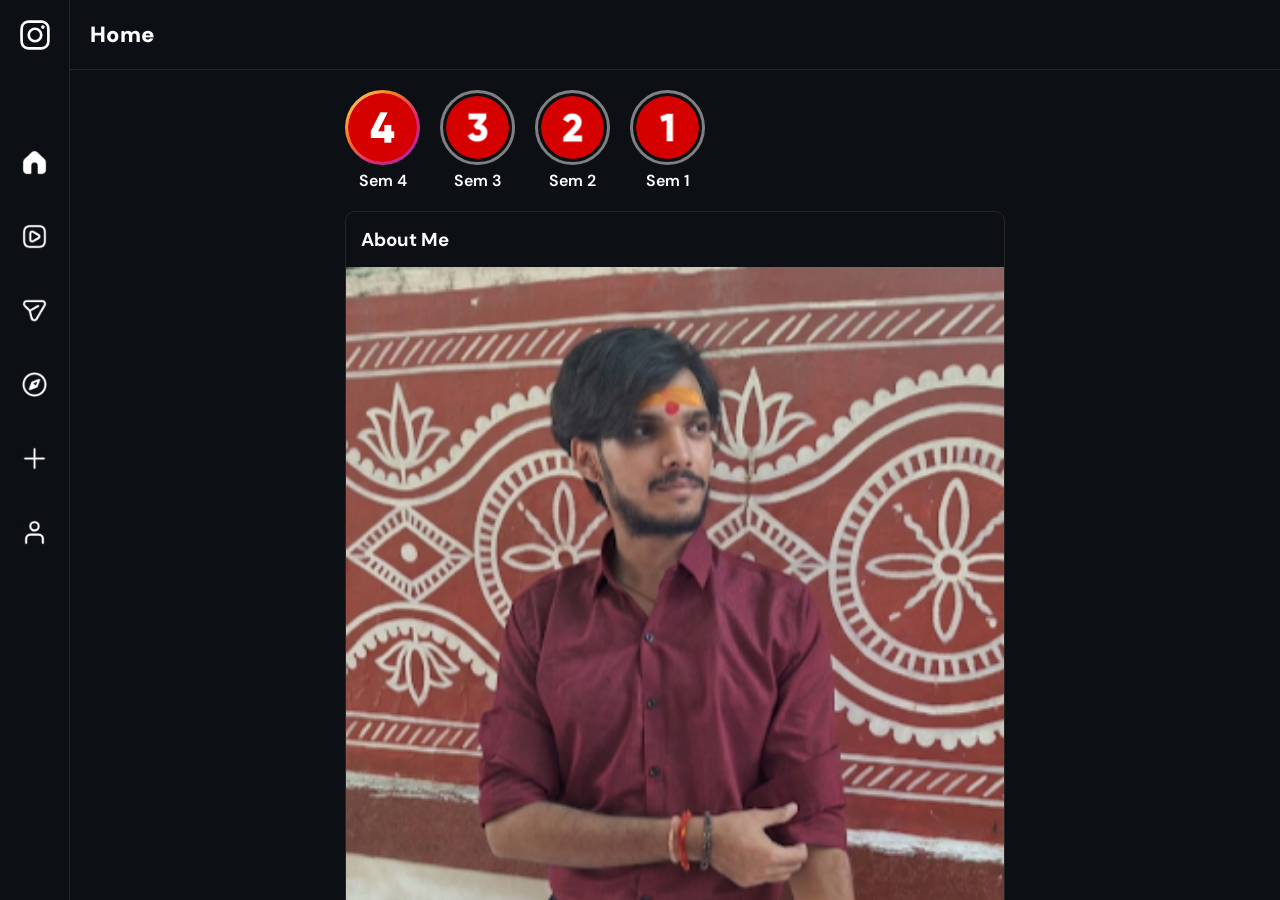
==== index.html @ 34355ae9 "explore page created" ====
<!DOCTYPE html>
<html lang="en">

<head>
    <meta charset="UTF-8">
    <meta name="viewport" content="width=device-width, initial-scale=1.0">
    <title>Instagram-Portfolio-Project</title>
    <link rel="stylesheet" href="style.css">
    <link
        href="https://fonts.googleapis.com/css2?family=DM+Sans:ital,opsz,wght@0,9..40,100..1000;1,9..40,100..1000&family=Parkinsans:wght@300..800&display=swap"
        rel="stylesheet">
    <link rel="icon" href="icons8-instagram-100.png" type="image/png">
</head>

<body>
    <div class="hamburger" id="hamburger">
        <img src="./static/Instagram_simple_icon.svg" alt="">
    </div>

    <div class="layout">
        <!-- SIDEBAR -->
        <aside class="icon-bar" id="sidebar">
            <div class="icon"><a href="/"><img src="static/svgviewer-png-output (7).png" alt="404" srcset=""></a></div>
            <div class="icon"><a href="/projects/"><img src="static/svgviewer-png-output.png" alt="404" srcset=""></a>
            </div>
            <div class="icon"><a href="/skills/"><img src="static/svgviewer-png-output (6).png" alt="" srcset=""></a>
            </div>
            <div class="icon"><a href="/explore/"><img src="static/svgviewer-png-output (3).png" alt="" srcset=""></a></div>
            <div class="icon"><a href="/addnew/"><img src="static/svgviewer-png-output (4).png" alt=""></a></div>
            <div class="icon"><a href="/profile/"><img src="static/svgviewer-png-output (5).png" alt=""></a></div>
        </aside>

        <div id="storyViewer" class="story-viewer">
            <!-- <button id="back">#</button> -->
            <div id="back"><img src="./static/svgviewer-png-output (16).png" alt=""></div>
            <iframe id="storyFrame"></iframe>
        </div>
        <div class="layout_main">
            <div class="main">
                <div class="splash"><img src="static/downloadlogoinsta.png" alt=""></div>
                <!-- <img src="static/portfolio rainbow.jpeg" alt=""> -->
                <div class="main-content">
                    <div class="header">
                        <h2>Home</h2>
                    </div>
                    <div class="layout">

                        <!-- Left Sidebar -->

                        <!-- Center Feed -->
                        <main class="feed">

                            <div class="stories">

                                <div class="story current" data-story="stories/sem4/sem4.html">
                                    <img src="./static/number-4.png">
                                    <p>Sem 4</p>
                                </div>
                                <div class="story" data-story="stories/sem3/sem3.html">
                                    <img src="./static/number-3.png">
                                    <p>Sem 3</p>
                                </div>

                                <div class="story"  data-story="stories/sem2/sem2.html">
                                    <img src="./static/number-2.png">
                                    <p>Sem 2</p>
                                </div>

                                <div class="story"  data-story="stories/sem1/sem1.html">
                                    <img src="./static/number-1.png">
                                    <p>Sem 1</p>
                                </div>


                            </div>



                            <div class="post">
                                <div class="post-header">
                                    <!-- <img src="profile.jpg"> -->
                                    <h3>About Me</h3>
                                </div>

                                <img src="./static/1781443073286.png" class="post-image">

                                <div class="post-content">
                                    <p>20 Dec 2005</p>
                                    Hey there👋,
                                    <br>
                                    I am <span>Heet Patidar</span>, a student of MTech IT from IIPS DAVV.
                                    <br>
                                    <br>
                                    A Tech oriented problem solver🧠
                                    <br>
                                    <br>
                                    Always learning and exploring new stuff💻
                                    <br>
                                    <br>
                                    Love to connect with new people and seek new opportunities❤️
                                </div>
                            </div>

                            <div class="post">
                                <div class="post-header">
                                    <h3>My University</h3>
                                </div>

                                <img src="./static/iipsdavv.png" class="post-image">

                                <div class="post-content">
                                    <p>July 2024 - 2029</p>
                                    Pursuing MTech IT at IIPS, DAVV Indore
                                </div>
                            </div>
                            <div class="post">
                                <div class="post-header">
                                    <h3>My first Internship</h3>
                                </div>

                                <img src="./static/Screenshot (128).png" class="post-image">

                                <div class="post-content">
                                    <p>10 Dec 2025</p>
                                    Completed Internship at Klynt Solutions
                                </div>
                            </div>

                            <div class="post">
                                <div class="post-header">
                                    <h3>My Resume</h3>
                                    <!-- <p id="down"><img src="./static/svgviewer-png-output (17).png" alt=""></p> -->
                                </div>

                                <a href="https://drive.google.com/file/d/1rGl_Thv0rLqfxROl-a8TculztRT_fooI/view?usp=sharing"><img src="./static/Heet Patidar - resume (2)_page-0001.jpg" class="post-image"></a>

                                <div class="post-content">
                                    <p>25 July 2026</p>
                                    Current personal CV
                                    <!-- <div class="options"><button>Preview</button><button><img src="./static/svgviewer-png-output (17).png" alt=""></button></div> -->
                                </div>
                            </div>

                        </main>

                        <!-- Right Panel -->
                        <!-- <aside class="right-panel">

                            <div class="profile-card">
                                <img src="profile.jpg">
                                <div>
                                    <h4>Heet Patidar</h4>
                                    <p>MTech IT</p>
                                </div>
                            </div>

                            <h3>Suggested Skills</h3>

                            <div class="suggestion">React</div>
                            <div class="suggestion">Node.js</div>
                            <div class="suggestion">MongoDB</div>

                        </aside> -->

                    </div>
                </div>
            </div>
        </div>
    </div>

</body>
<script src="script.js"></script>

</html>
---- style.css ----
:root {
    --bg: rgb(12, 15, 20);
    --text: #fff;
    --subtext: #a8a8a8;
    --border: 1px solid #262626;
    --hover: #1a1a1a;
}

* {
    margin: 0;
    padding: 0;
    box-sizing: border-box;
}

body {
    background: var(--bg);
    color: var(--text);
    height: 100vh;
    overflow: hidden;
    font-family: "DM Sans", sans-serif;
    font-optical-sizing: auto;
    font-weight: 600;
    font-style: normal;
    overflow-y: scroll;
}

.layout {
    display: flex;
    height: 100vh;
}

.hamburger {
  position: fixed;
  top: 20px;
  left: 20px;

}

.hamburger img {
  width: 30px;
  filter: invert(1);
}

.icon-bar {
    width: 70px;
    border-right: var(--border);
    display: flex;
    flex-direction: column;
    align-items: center;
    padding-top: 150px;
    gap: 50px;
}

.icon {
    font-size: 22px;
    cursor: pointer;
    filter: invert(1);
    background-color: rgb(243, 240, 235);
    /* width: 40px;
    height: 40px; */
    display: flex;
    align-items: center;
    justify-content: center;
    border-radius: 30%;
    transition: all 0.1s ease-in;
}

.header {
  display: flex;
  justify-content: space-between;
  align-items: center;
  padding: 20px;
  border-bottom: var(--border);
  margin-top:70px;
}

.header h2 {
  font-size: 22px;
  font-weight: 1000;
}

.edit {
  font-size: 20px;
  cursor: pointer;
}
.edit img{
  filter:invert(1);
}
/* .icon:hover {
    background-color: var(--subtext);
    /* filter:invert(1); 
} */

.icon img {
    width: 25px;
    /* filter:invert(1); */
    height:25px;
}

.icon a {
    display: flex;
    height:24px;
}


.layout_main{
    display:flex;
    width: calc(100% - 70px);
    overflow-y:scroll;
}
.main{
  display:flex;
  flex-direction: column;
  justify-content: center;
  align-items: center;
  width:100%;
}
.splash img{
    width:100px; 
}
.main-content{
    display:none;
    flex-direction: column;
    width:100%;
}
.fade-out {
    opacity: 0;
    transition: opacity 0.5s ease;
}
.feed{
    flex:1;
    max-width:700px;
    padding:20px;
    margin:auto;
    width:90%;
}
.stories{
    display:flex;
    gap:20px;
    overflow-x:auto;
    padding-bottom:20px;
    width:100%;
}

.story{
    text-align:center;
}
.story:hover{
    cursor:pointer;
}
.story img{
    width:75px;
    height:75px;
    border-radius:50%;
    object-fit:cover;
    border:3px solid grey;
    padding: 3px;
}
.current img{
    width:75px;
    height:75px;
    border-radius:50%;
    object-fit:cover;
    border:none;
    padding: 3px;
     background: linear-gradient(
        135deg,
        #feda75,
        #fa7e1e,
        #d62976,
        #962fbf
    );
}
.post{
    border:1px solid #262626;
    border-radius:10px;
    margin-bottom:30px;
    overflow:hidden;
}

.post-header{
    display:flex;
    align-items:center;
    gap:10px;
    padding:15px;
    justify-content: space-between;
}

.post-header img{
    width:30px;
    height:30px;
    border-radius:50%;
    filter:invert(1);

}

.post-image{
    width:100%;
    /* height:500px; */
    object-fit:contain;
}

.post-content{
    padding:15px;
}
.post-content p{
    font-size:13px;
    font-weight:200;
    padding-bottom:10px;
}
.post-content span{
    color:aquamarine;
}

.right-panel{
    width:320px;
    padding:20px;
}

.profile-card{
    display:flex;
    align-items:center;
    gap:15px;
    margin-bottom:30px;
}

.profile-card img{
    width:60px;
    height:60px;
    border-radius:50%;
}

.suggestion{
    padding:12px;
    margin-top:10px;
    background:#1b1f26;
    border-radius:8px;
}

.layout_main::-webkit-scrollbar {
  background-color: transparent;
  transition: all 0.3s ease-in;
}

.layout_main::-webkit-scrollbar-thumb {
  background-color: #a8a8a82b;
  border-radius: 10px;
  width: 5px;
}

.layout_main::-webkit-scrollbar:hover {
  background-color: var(--hover);
}
.stories::-webkit-scrollbar {
  background-color: transparent;
  transition: all 0.3s ease-in;
}

.stories::-webkit-scrollbar-thumb:hover {
  background-color: #a8a8a82b;
  border-radius: 10px;
  width: 5px;
}
.stories::-webkit-scrollbar-thumb {
  background-color: transparent;
  border-radius: 10px;
  width: 5px;
}

.stories::-webkit-scrollbar:hover {
  background-color: var(--hover);
}

.story-viewer{
    display:none;
    position:fixed;
    /* inset:0; */
    z-index:9999;
    /* background-color:yellow; */
}
#storyFrame{
    width:100vw;
    height:100vh;
    border:none;
}
.story-viewer.active{
    display:block;
}

#back img{
    position: absolute;
    left: 8px;
    top: 8px;
    background-color: transparent;
    filter:invert(1);
    width:28px;
}
.options{
    display:flex;
    justify-content: space-between;
}
#back img:hover{
    cursor:pointer;
}
/* #storyFrame{
    opacity:0;
    transition:opacity .3s ease;
}

#storyFrame.loaded{
    opacity:1;
} */






@media (max-width: 768px) {

    .layout_main{
        width:100%;
    }

    .hamburger {
    display: none;
  }

    /* .stories{
        width:300px;
    } */

    .icon-bar {
        bottom: 0px;
        position: fixed;
        /* left: 0px; */
        /* top: 0; */
        height: 48px;
        background: var(--bg);
        border-top: var(--border);
        transition: 0.3s;
        z-index: 999;
        width: 100%;
        /* display: flex; */
        flex-direction: row;
        justify-content: space-evenly;
        padding-bottom: 20px;
        padding-top: 20px;
        gap: 20px;
    }

    .icon-bar.open {
        left: 0;
    }



    .icon:hover {
        background-color: none;
    }



    .icon img {
        width: 24px;
        /* filter:invert(1); */
        height:24px;
    }
}
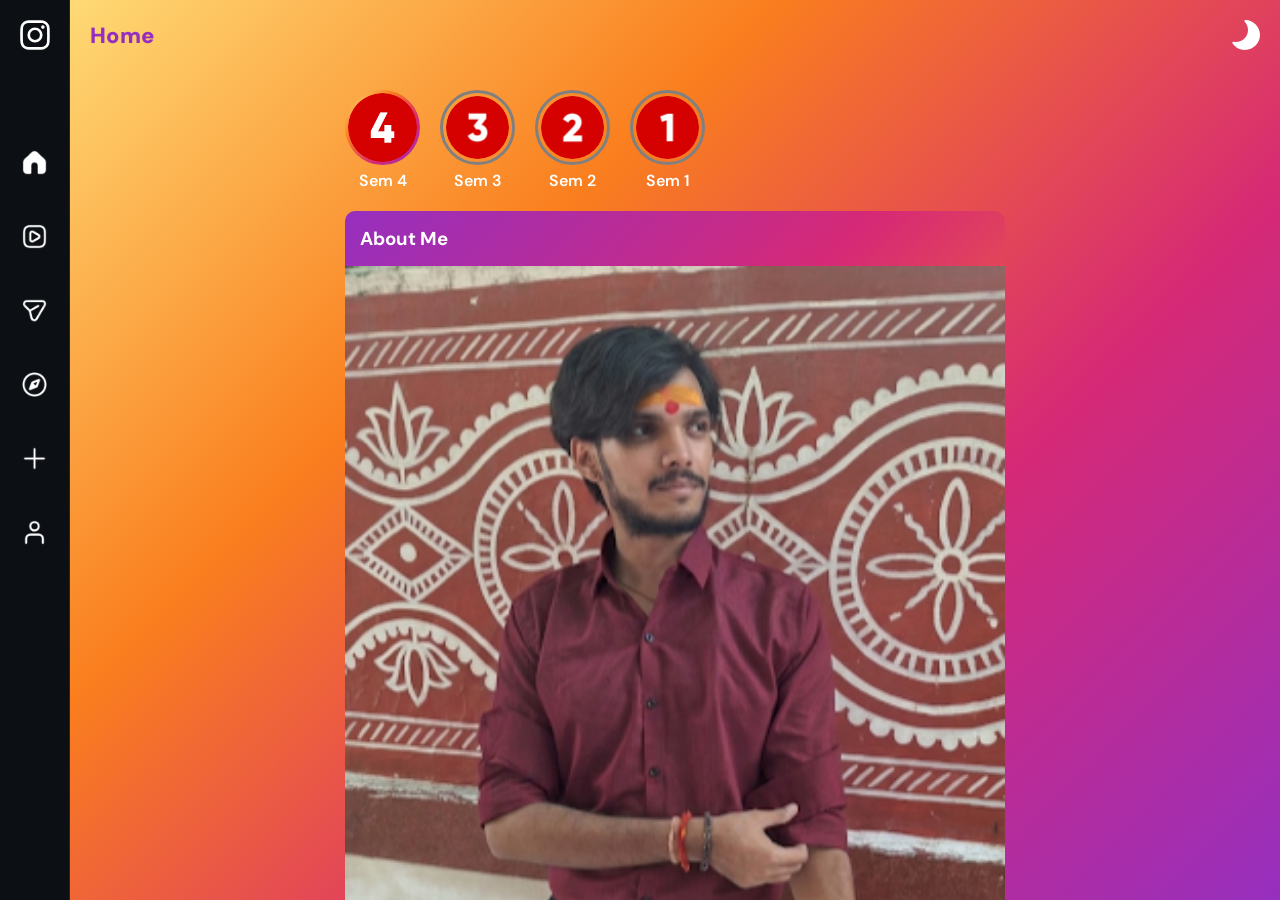
==== commit ee173171: "light dark mode home screen" ====
--- a/index.html
+++ b/index.html
@@ -42,6 +42,7 @@
                 <div class="main-content">
                     <div class="header">
                         <h2>Home</h2>
+                        <span class="edit"><img src="./static/svgviewer-output (13).svg" alt=""></span>
                     </div>
                     <div class="layout">
 
--- a/style.css
+++ b/style.css
@@ -82,10 +82,24 @@
 .edit {
   font-size: 20px;
   cursor: pointer;
-}
-.edit img{
-  filter:invert(1);
-}
+     font-size: 22px;
+    cursor: pointer;
+    filter: invert(1);
+    /* background-color: rgb(243, 240, 235); */
+    /* width: 40px;
+    height: 40px; */
+    display: flex;
+    align-items: center;
+    justify-content: center;
+    border-radius: 30%;
+    transition: all 0.1s ease-in;
+}
+.edit:hover{
+    transform: rotate(90deg);
+}
+/* .edit img{
+  /* filter:invert(1); 
+} */
 /* .icon:hover {
     background-color: var(--subtext);
     /* filter:invert(1); 
@@ -310,8 +324,34 @@
 #storyFrame.loaded{
     opacity:1;
 } */
-
-
+.post{
+    opacity: 0;
+    transform: translateY(30px);
+    transition: opacity .4s ease, transform .4s ease;
+}
+
+.post.show{
+    opacity: 1;
+    transform: translateY(0);
+}
+.post{
+
+    transition:.3s;
+}
+
+.post:hover{
+
+    transform:translateY(-3px);
+
+}
+.light{
+    background: linear-gradient(135deg, #feda75, #fa7e1e, #d62976, #962fbf);
+}
+
+.post-light{
+    border:none;
+    background: linear-gradient(135deg, #962fbf, #d62976, #fa7e1e, #feda75);
+}
 
 
 
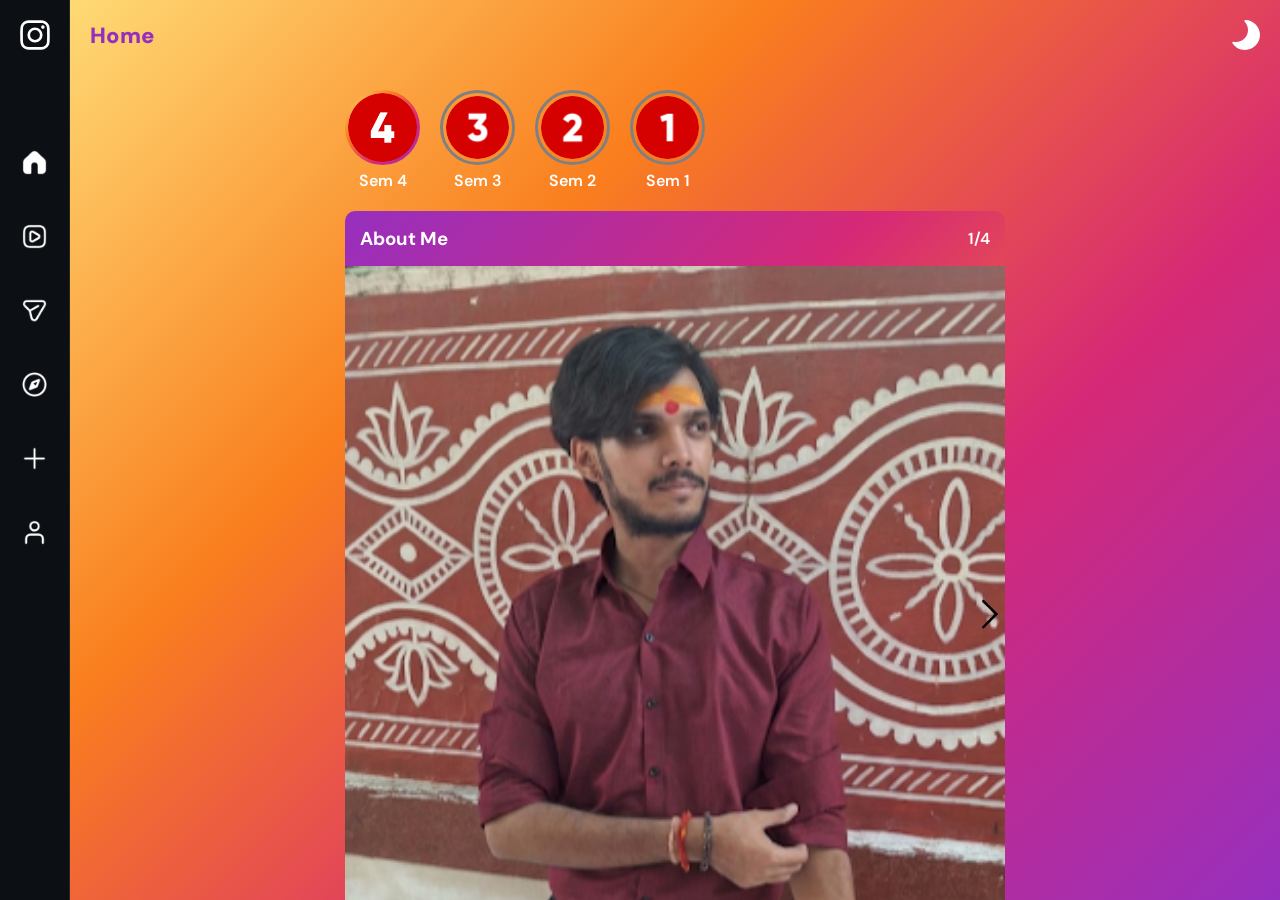
==== commit 4070ba92: "slider for post" ====
--- a/index.html
+++ b/index.html
@@ -25,7 +25,8 @@
             </div>
             <div class="icon"><a href="/skills/"><img src="static/svgviewer-png-output (6).png" alt="" srcset=""></a>
             </div>
-            <div class="icon"><a href="/explore/"><img src="static/svgviewer-png-output (3).png" alt="" srcset=""></a></div>
+            <div class="icon"><a href="/explore/"><img src="static/svgviewer-png-output (3).png" alt="" srcset=""></a>
+            </div>
             <div class="icon"><a href="/addnew/"><img src="static/svgviewer-png-output (4).png" alt=""></a></div>
             <div class="icon"><a href="/profile/"><img src="static/svgviewer-png-output (5).png" alt=""></a></div>
         </aside>
@@ -62,12 +63,12 @@
                                     <p>Sem 3</p>
                                 </div>
 
-                                <div class="story"  data-story="stories/sem2/sem2.html">
+                                <div class="story" data-story="stories/sem2/sem2.html">
                                     <img src="./static/number-2.png">
                                     <p>Sem 2</p>
                                 </div>
 
-                                <div class="story"  data-story="stories/sem1/sem1.html">
+                                <div class="story" data-story="stories/sem1/sem1.html">
                                     <img src="./static/number-1.png">
                                     <p>Sem 1</p>
                                 </div>
@@ -81,9 +82,16 @@
                                 <div class="post-header">
                                     <!-- <img src="profile.jpg"> -->
                                     <h3>About Me</h3>
+                                    <p class="post-count">1/4</p>
                                 </div>
+                                <div class="img-container">
+                                    <div class="next"><img src="./static/svgviewer-output (15).svg" alt=""></div>
+                                    <img src="./static/1781443073286.png" data-images='["./static/1781443073286.png","./static/VID_20250830_120910_627_exported_2000.jpg", "./static/VID_20260611_111330_238_exported_0.jpg", "./static/Screenshot_20251101_102429_Photos~2.jpg"]' class="post-image">
+                                    <div class="prev"><img src="./static/svgviewer-output (16).svg" alt=""></div>
 
-                                <img src="./static/1781443073286.png" class="post-image">
+
+
+                                </div>
 
                                 <div class="post-content">
                                     <p>20 Dec 2005</p>
@@ -133,7 +141,9 @@
                                     <!-- <p id="down"><img src="./static/svgviewer-png-output (17).png" alt=""></p> -->
                                 </div>
 
-                                <a href="https://drive.google.com/file/d/1rGl_Thv0rLqfxROl-a8TculztRT_fooI/view?usp=sharing"><img src="./static/Heet Patidar - resume (2)_page-0001.jpg" class="post-image"></a>
+                                <a
+                                    href="https://drive.google.com/file/d/1rGl_Thv0rLqfxROl-a8TculztRT_fooI/view?usp=sharing"><img
+                                        src="./static/Heet Patidar - resume (2)_page-0001.jpg" class="post-image"></a>
 
                                 <div class="post-content">
                                     <p>25 July 2026</p>
--- a/style.css
+++ b/style.css
@@ -10,6 +10,7 @@
     margin: 0;
     padding: 0;
     box-sizing: border-box;
+    -webkit-tap-highlight-color: transparent;
 }
 
 body {
@@ -352,7 +353,21 @@
     border:none;
     background: linear-gradient(135deg, #962fbf, #d62976, #fa7e1e, #feda75);
 }
-
+.next {
+    /* background-color: black; */
+    position: absolute;
+    top: 50%;
+    right: 0px;
+}
+.prev {
+    top: 50%;
+    position: absolute;
+    left: 0px;
+    /* background-color: black;*/ 
+}
+.img-container{
+    position:relative;
+}
 
 
 
@@ -406,4 +421,7 @@
         /* filter:invert(1); */
         height:24px;
     }
+    /* .next .prev{
+        top:200px;
+    } */
 }
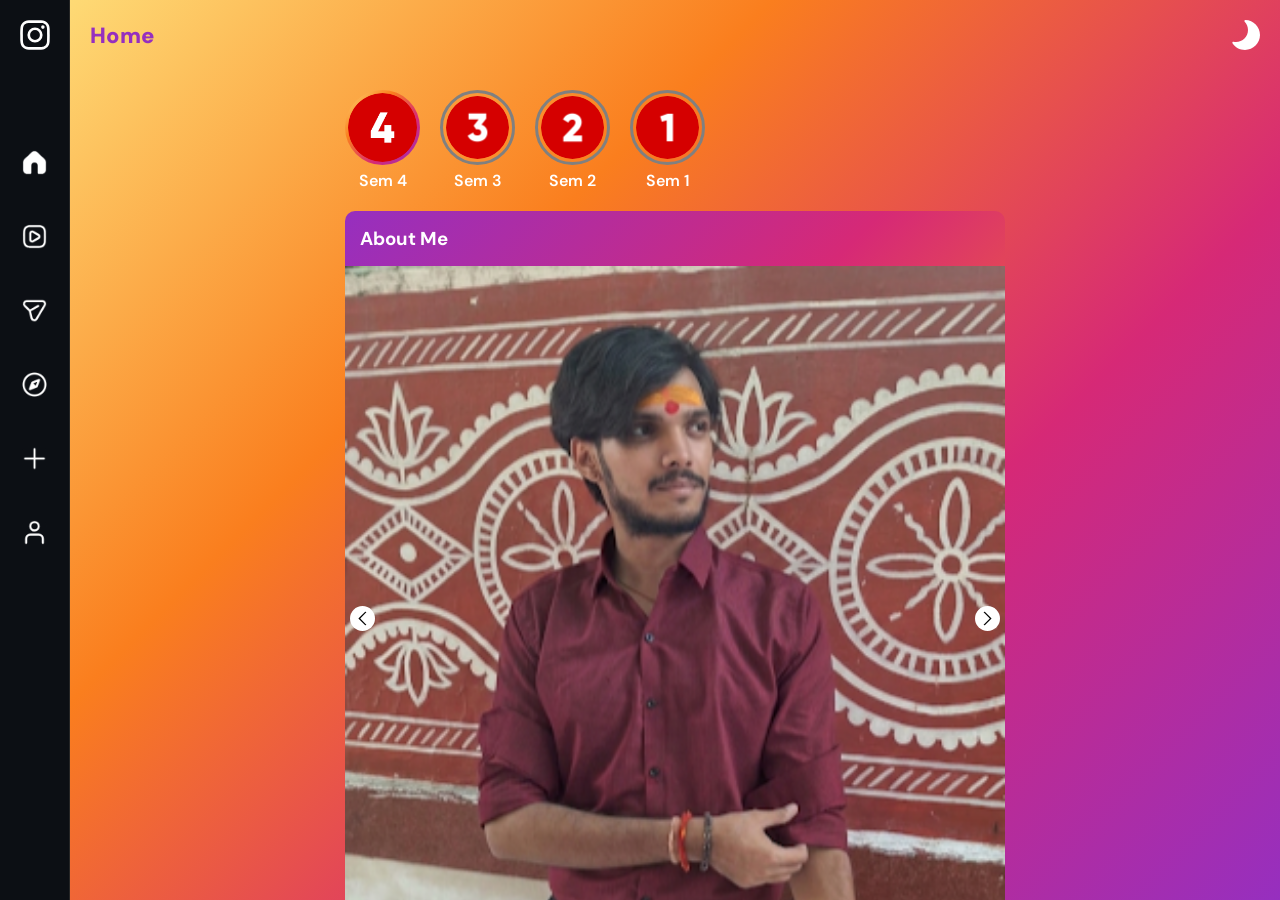
==== commit 839f3dbd: "post swipe implemented" ====
--- a/index.html
+++ b/index.html
@@ -82,15 +82,37 @@
                                 <div class="post-header">
                                     <!-- <img src="profile.jpg"> -->
                                     <h3>About Me</h3>
-                                    <p class="post-count">1/4</p>
+                                    <p class="post-count"></p>
                                 </div>
                                 <div class="img-container">
                                     <div class="next"><img src="./static/svgviewer-output (15).svg" alt=""></div>
-                                    <img src="./static/1781443073286.png" data-images='["./static/1781443073286.png","./static/VID_20250830_120910_627_exported_2000.jpg", "./static/VID_20260611_111330_238_exported_0.jpg", "./static/Screenshot_20251101_102429_Photos~2.jpg"]' class="post-image">
+                                    <!-- <img src="./static/1781443073286.png" data-images='["./static/1781443073286.png","./static/VID_20250830_120910_627_exported_2000.jpg", "./static/VID_20260611_111330_238_exported_0.jpg", "./static/Screenshot_20251101_102429_Photos~2.jpg"]' class="post-image"> -->
+                                    <div class="carousel post-image">
+
+                                        <img src="./static/1781443073286.png">
+
+                                        <img src="./static/VID_20250830_120910_627_exported_2000.jpg">
+
+                                        <img src="./static/VID_20260611_111330_238_exported_0.jpg">
+
+                                        <img src="./static/Screenshot_20251101_102429_Photos~2.jpg">
+
+                                    </div>
                                     <div class="prev"><img src="./static/svgviewer-output (16).svg" alt=""></div>
 
 
 
+                                    <div class="dots">
+    
+                                        <span class="dot active"></span>
+    
+                                        <span class="dot"></span>
+    
+                                        <span class="dot"></span>
+    
+                                        <span class="dot"></span>
+    
+                                    </div>
                                 </div>
 
                                 <div class="post-content">
--- a/style.css
+++ b/style.css
@@ -328,7 +328,7 @@
 .post{
     opacity: 0;
     transform: translateY(30px);
-    transition: opacity .4s ease, transform .4s ease;
+     transition: opacity .4s ease, transform .4s ease;
 }
 
 .post.show{
@@ -340,11 +340,6 @@
     transition:.3s;
 }
 
-.post:hover{
-
-    transform:translateY(-3px);
-
-}
 .light{
     background: linear-gradient(135deg, #feda75, #fa7e1e, #d62976, #962fbf);
 }
@@ -358,16 +353,102 @@
     position: absolute;
     top: 50%;
     right: 0px;
+    cursor:pointer;
 }
 .prev {
     top: 50%;
     position: absolute;
     left: 0px;
     /* background-color: black;*/ 
+    cursor:pointer;
 }
 .img-container{
     position:relative;
 }
+.next img, .prev img{
+    width: 25px;
+    background-color: color(srgb 1 1 1);
+    border-radius: 50%;
+    padding: 5px;
+    margin: 0px 5px;
+}
+.img-container{
+
+    position:relative;
+
+    width:100%;
+
+    overflow:hidden;
+
+}
+
+.carousel{
+
+    display:flex;
+
+    overflow-x:auto;
+
+    scroll-snap-type:x mandatory;
+
+    scroll-behavior:smooth;
+
+    scrollbar-width:none;
+
+    -ms-overflow-style:none;
+
+}
+
+.carousel::-webkit-scrollbar{
+
+    display:none;
+
+}
+
+.carousel img{
+
+    flex:0 0 100%;
+
+    width:100%;
+
+    object-fit:cover;
+
+    scroll-snap-align:start;
+
+    user-select:none;
+
+    pointer-events:none;
+
+}
+.dots{
+
+    display:flex;
+
+    justify-content:center;
+
+    gap:6px;
+
+    margin-top:12px;
+
+}
+
+.dot{
+
+    width:7px;
+
+    height:7px;
+
+    border-radius:50%;
+
+    background:#777;
+
+}
+
+.dot.active{
+
+    background:white;
+
+}
+
 
 
 
@@ -421,7 +502,5 @@
         /* filter:invert(1); */
         height:24px;
     }
-    /* .next .prev{
-        top:200px;
-    } */
+    
 }
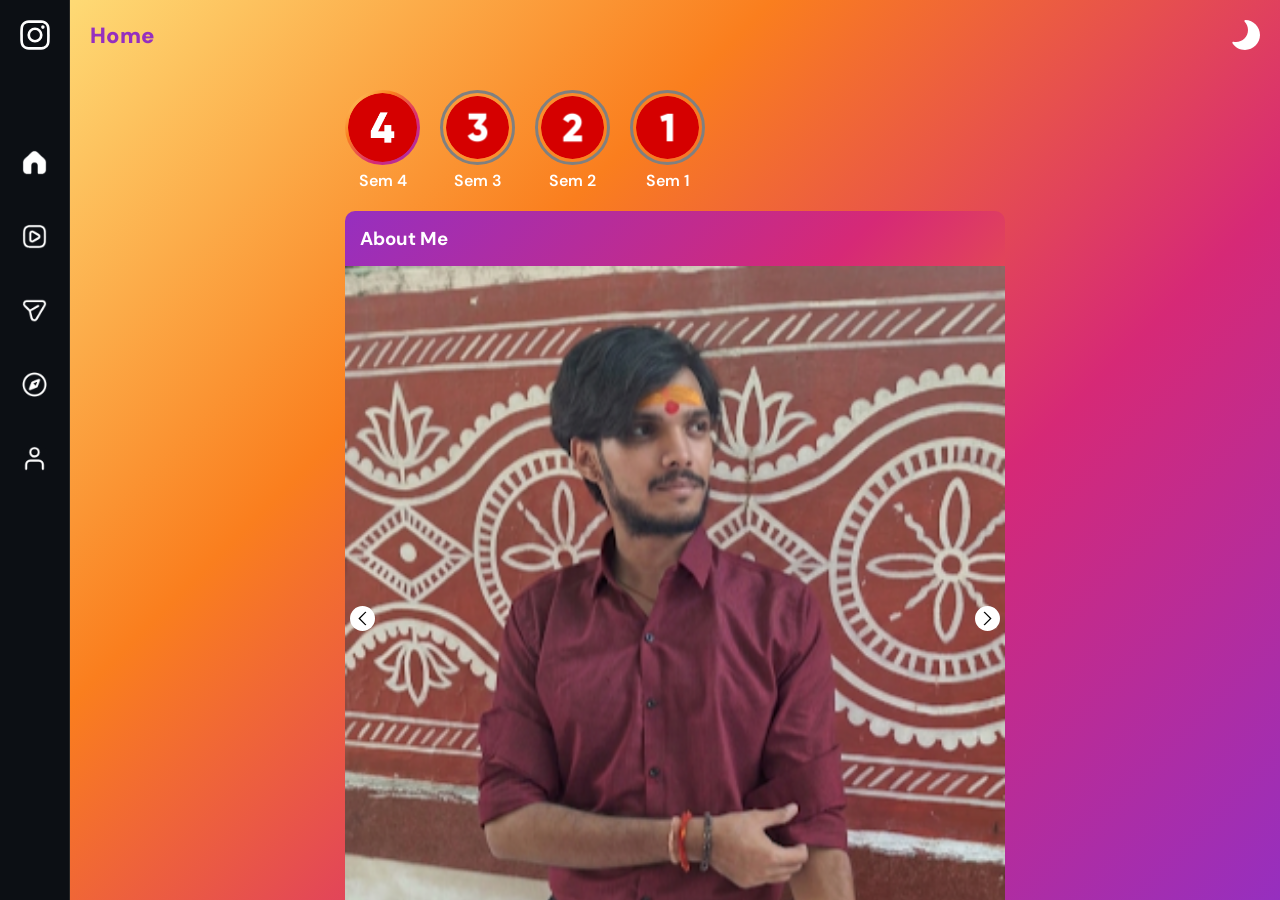
==== commit a071a1f7: "addnew hidden" ====
--- a/index.html
+++ b/index.html
@@ -27,7 +27,7 @@
             </div>
             <div class="icon"><a href="/explore/"><img src="static/svgviewer-png-output (3).png" alt="" srcset=""></a>
             </div>
-            <div class="icon"><a href="/addnew/"><img src="static/svgviewer-png-output (4).png" alt=""></a></div>
+            <div class="icon hidethis"><a href="/addnew/"><img src="static/svgviewer-png-output (4).png" alt=""></a></div>
             <div class="icon"><a href="/profile/"><img src="static/svgviewer-png-output (5).png" alt=""></a></div>
         </aside>
 
@@ -53,25 +53,30 @@
                         <main class="feed">
 
                             <div class="stories">
-
-                                <div class="story current" data-story="stories/sem4/sem4.html">
+                                <div class="back"><img src="./static/svgviewer-output (16).svg" alt=""></div>
+                                <div class="story current sem-1" data-img="static/WhatsApp Image 2026-07-24 at 6.56.03 PM (1).jpeg">
                                     <img src="./static/number-4.png">
                                     <p>Sem 4</p>
-                                </div>
-                                <div class="story" data-story="stories/sem3/sem3.html">
+                                    
+                                </div>
+                                <div class="story" data-img="static/WhatsApp Image 2026-07-24 at 6.56.03 PM.jpeg">
                                     <img src="./static/number-3.png">
                                     <p>Sem 3</p>
                                 </div>
 
-                                <div class="story" data-story="stories/sem2/sem2.html">
+                                <div class="story" data-img="static/WhatsApp Image 2026-07-24 at 6.56.02 PM (1).jpeg">
                                     <img src="./static/number-2.png">
                                     <p>Sem 2</p>
                                 </div>
 
-                                <div class="story" data-story="stories/sem1/sem1.html">
+                                <div class="story" data-img="static/WhatsApp Image 2026-07-24 at 6.56.02 PM.jpeg">
                                     <img src="./static/number-1.png">
                                     <p>Sem 1</p>
                                 </div>
+                                <div class="semesters">
+                                    <img src="" alt="" id="storyImage">
+                                </div>
+                                
 
 
                             </div>
@@ -91,11 +96,11 @@
 
                                         <img src="./static/1781443073286.png">
 
-                                        <img src="./static/VID_20250830_120910_627_exported_2000.jpg">
-
-                                        <img src="./static/VID_20260611_111330_238_exported_0.jpg">
-
+                                        <img src="./static/sketch-1779536583599~2.jpg">
                                         <img src="./static/Screenshot_20251101_102429_Photos~2.jpg">
+                                        <img src="./static/1780479357041.png">
+
+
 
                                     </div>
                                     <div class="prev"><img src="./static/svgviewer-output (16).svg" alt=""></div>
@@ -164,8 +169,8 @@
                                 </div>
 
                                 <a
-                                    href="https://drive.google.com/file/d/1rGl_Thv0rLqfxROl-a8TculztRT_fooI/view?usp=sharing"><img
-                                        src="./static/Heet Patidar - resume (2)_page-0001.jpg" class="post-image"></a>
+                                    href="./static/Heet Patidar CV (2).pdf"><img
+                                        src="./static/Heet Patidar CV_page-0001.jpg" class="post-image"></a>
 
                                 <div class="post-content">
                                     <p>25 July 2026</p>
--- a/style.css
+++ b/style.css
@@ -428,6 +428,8 @@
     gap:6px;
 
     margin-top:12px;
+    position: relative;
+    top: -30px;
 
 }
 
@@ -448,6 +450,44 @@
     background:white;
 
 }
+#storyImage{
+    display:none;
+    position: absolute;
+    z-index: 999;
+    /* width: 100vw; */
+    /* top: 0px; */
+    /* left: 0px; */
+    height: 90%;
+    transition:all 0.2s ease-in;
+    border-radius:10px;
+}
+.semesters{
+    background-color: var(--bg);
+    width: 100%;
+    height: 100vh;
+    position: absolute;
+    z-index: 999;
+    top: 0px;
+    left: 0px;
+    display: none;
+    justify-content: center;
+    align-items: center;
+}
+.back{
+    display: none;
+    position: absolute;
+    top: 20px;
+    z-index:1000;
+    left:20px;
+    filter:invert(1);
+}
+.back:hover{
+    cursor:pointer;
+}
+.hidethis{
+    display:none;
+}
+
 
 
 
@@ -502,5 +542,19 @@
         /* filter:invert(1); */
         height:24px;
     }
-    
+    .next, .prev{
+        display:none;
+    }
+    #storyImage{
+    display:none;
+    position: absolute;
+    z-index: 999;
+    width: 100vw;
+    /* top: 0px; */
+    left: 0px;
+    height:auto;
+    transition:all 0.2s ease-in;
+    border-radius:0px;
+}
+ 
 }
